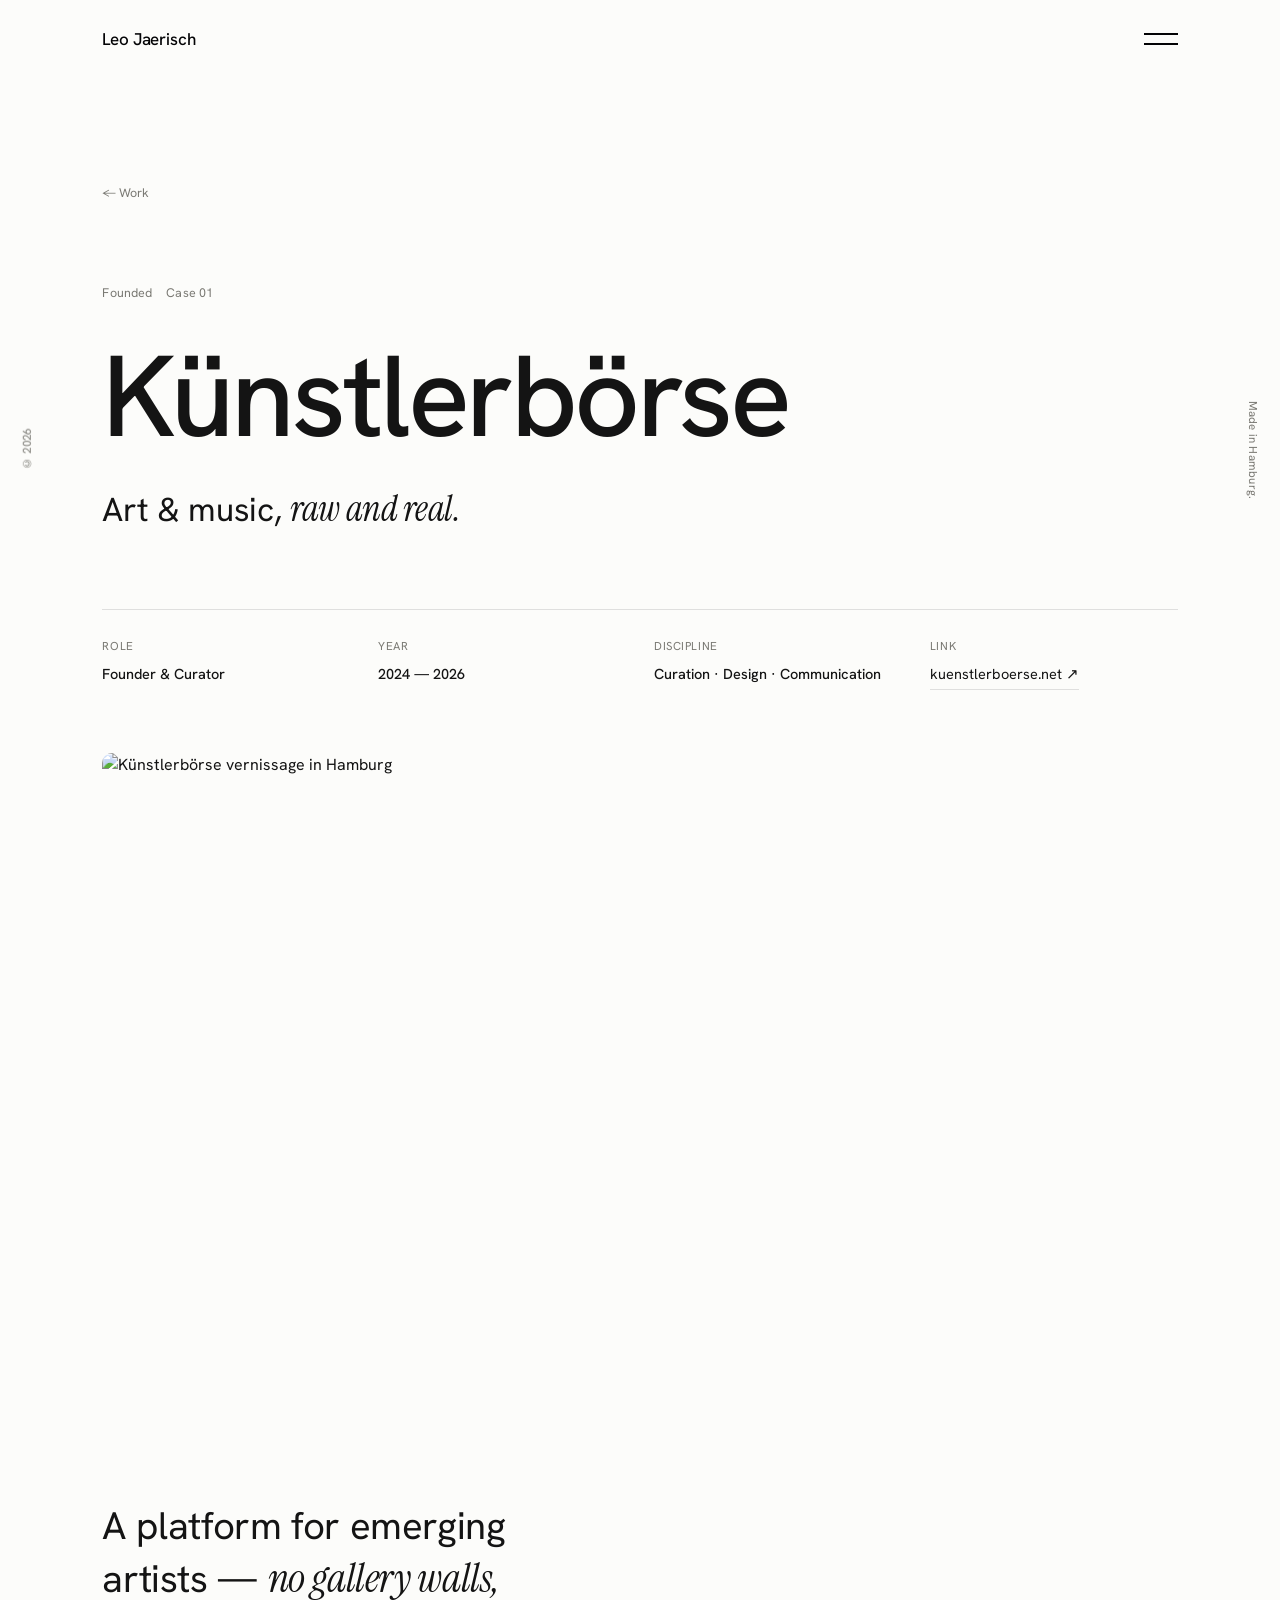
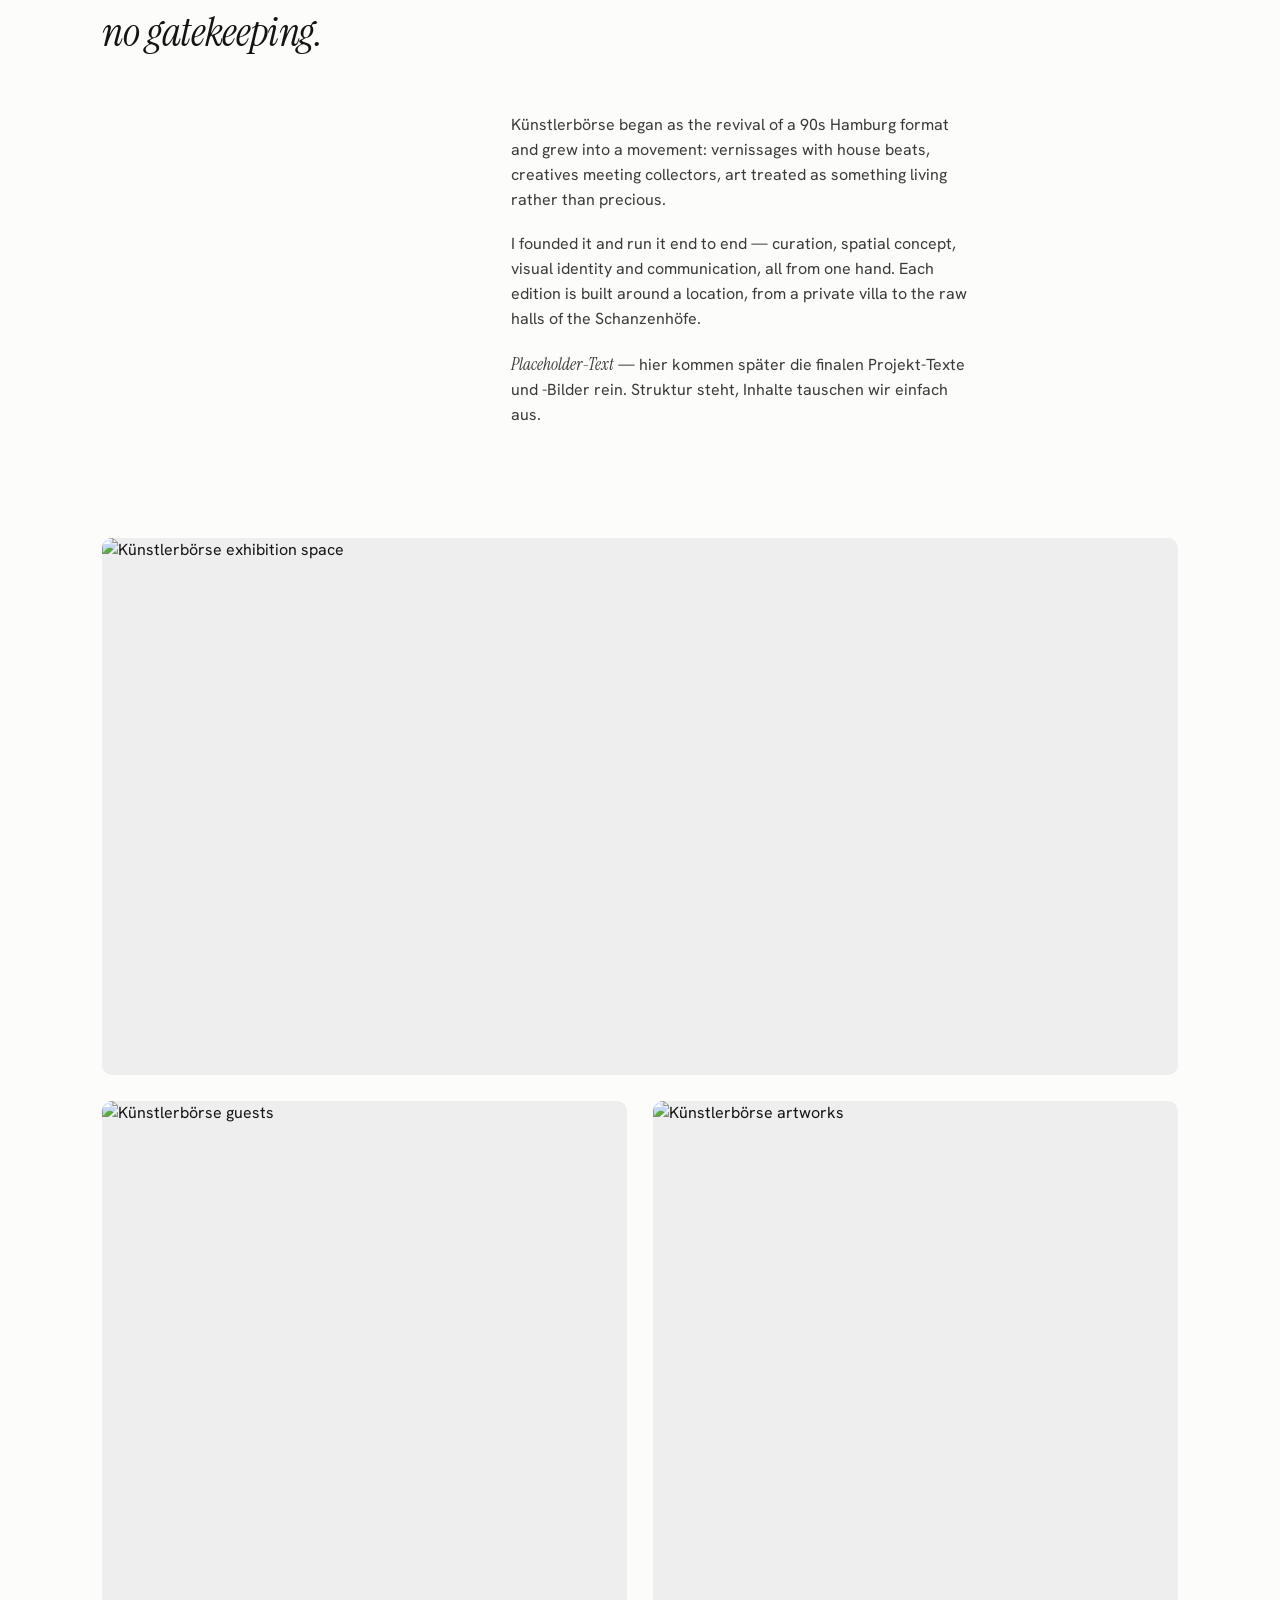
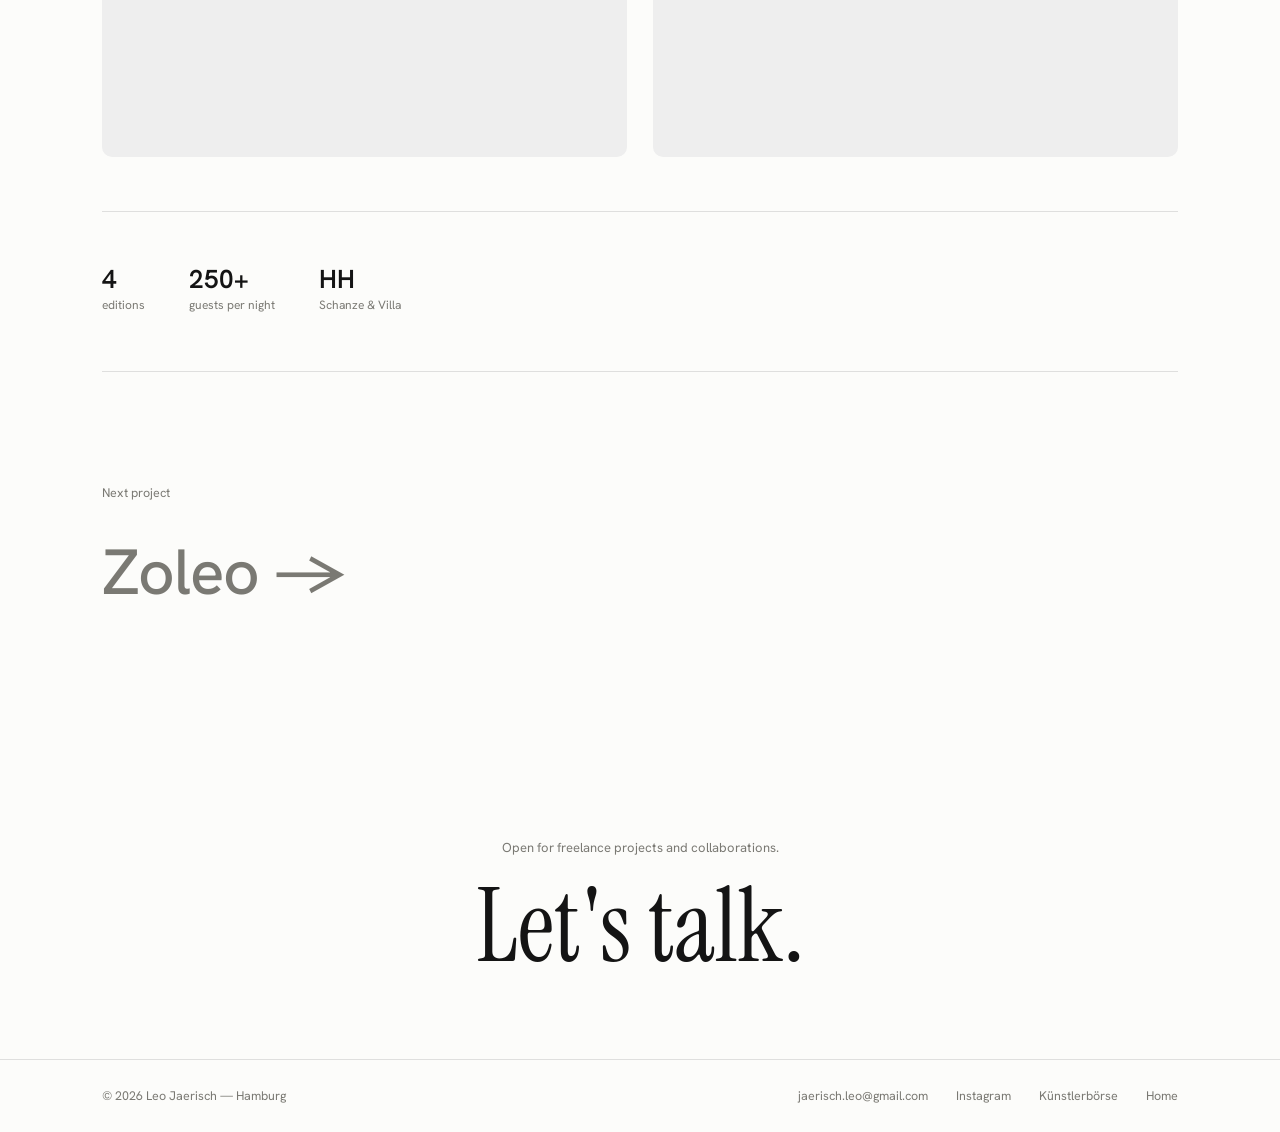
==== work/kuenstlerboerse.html @ 580aaa2e "Add project detail subpage scaffold + clickable tiles - New shared css/style.css (tokens, header/men" ====
<!DOCTYPE html>
<html lang="en">
<head>
<meta charset="UTF-8">
<meta name="viewport" content="width=device-width, initial-scale=1.0">
<title>Künstlerbörse — Leo Jaerisch</title>
<meta name="description" content="Künstlerbörse — a platform for emerging artists in Hamburg. Founded and curated by Leo Jaerisch. Art & music, raw and real.">
<meta property="og:title" content="Künstlerbörse — Leo Jaerisch">
<meta property="og:description" content="A platform for emerging artists in Hamburg. Art & music, raw and real.">
<meta property="og:type" content="article">
<link rel="preconnect" href="https://fonts.googleapis.com">
<link rel="preconnect" href="https://fonts.gstatic.com" crossorigin>
<link href="https://fonts.googleapis.com/css2?family=Instrument+Serif:ital@0;1&family=Hanken+Grotesk:ital,wght@0,300;0,400;0,500;0,600;1,400&display=swap" rel="stylesheet">
<link rel="stylesheet" href="../css/style.css">
</head>
<body>

<header>
  <a class="logo" href="../index.html">Leo Jaerisch</a>
  <button class="burger" id="burger" aria-label="Menu"><span></span><span></span></button>
</header>

<nav class="menu" id="menu">
  <a href="../index.html#work">Work <i>10 projects</i></a>
  <a href="../index.html#founded">Founded <i>Künstlerbörse · Zoleo</i></a>
  <a href="../index.html#about">About <i>process & AI</i></a>
  <a href="../index.html#inquiry">Contact <i>say hi</i></a>
  <div class="m-foot small">
    <span>Hamburg, Germany</span>
    <a href="https://www.instagram.com/leo_jaerisch/" target="_blank" rel="noopener">Instagram</a>
  </div>
</nav>

<div class="side l">&copy; 2026</div>
<div class="side r">Made in Hamburg.</div>

<main>
  <!-- ============ HERO ============ -->
  <section class="proj-hero wrap">
    <a class="back" href="../index.html#work">← Work</a>
    <div class="proj-label small"><span>Founded</span><span>Case 01</span></div>
    <h1 class="proj-title">Künstlerbörse</h1>
    <p class="proj-sub">Art &amp; music, <em>raw and real.</em></p>

    <div class="proj-meta">
      <div><span>Role</span><b>Founder &amp; Curator</b></div>
      <div><span>Year</span><b>2024 — 2026</b></div>
      <div><span>Discipline</span><b>Curation · Design · Communication</b></div>
      <div><span>Link</span><a class="lnk" href="https://www.kuenstlerboerse.net/" target="_blank" rel="noopener">kuenstlerboerse.net ↗</a></div>
    </div>
  </section>

  <!-- ============ LEAD IMAGE ============ -->
  <!-- TODO: durch finales Projektbild ersetzen (assets/kb/lead.jpg) -->
  <figure class="proj-lead">
    <img src="https://images.squarespace-cdn.com/content/v1/68e00962ef80ff1b7a1b0833/ddf187bb-f50f-40bc-9d42-98a4792e8257/WhatsApp+Image+2025-08-28+at+23.55.05.jpeg" alt="Künstlerbörse vernissage in Hamburg">
  </figure>

  <!-- ============ TEXT ============ -->
  <section class="proj-body wrap">
    <p class="lead">A platform for emerging artists — <em>no gallery walls, no gatekeeping.</em></p>
    <div class="cols">
      <p>Künstlerbörse began as the revival of a 90s Hamburg format and grew into a movement: vernissages with house beats, creatives meeting collectors, art treated as something living rather than precious.</p>
      <p>I founded it and run it end to end — curation, spatial concept, visual identity and communication, all from one hand. Each edition is built around a location, from a private villa to the raw halls of the Schanzenhöfe.</p>
      <p><em>Placeholder-Text</em> — hier kommen später die finalen Projekt-Texte und -Bilder rein. Struktur steht, Inhalte tauschen wir einfach aus.</p>
    </div>
  </section>

  <!-- ============ GALLERY ============ -->
  <!-- TODO: Projektbilder einsetzen (assets/kb/*.jpg). Klassen: .span2 (breit), .tall (hoch), .wide (4:3) -->
  <section class="proj-gallery wrap">
    <figure class="span2"><img src="https://images.squarespace-cdn.com/content/v1/68e00962ef80ff1b7a1b0833/961041cb-85ac-44e1-ae0f-94ee07893a2b/Bildschirmfoto+2025-11-16+um+12.02.20.png" alt="Künstlerbörse exhibition space" loading="lazy"></figure>
    <figure class="tall"><img src="https://images.squarespace-cdn.com/content/v1/68e00962ef80ff1b7a1b0833/ee3b25a9-5fc7-4a6e-8951-6accca708a54/WhatsApp+Image+2025-08-28+at+23.55.02+%281%29.jpeg" alt="Künstlerbörse guests" loading="lazy"></figure>
    <figure class="tall"><img src="https://images.squarespace-cdn.com/content/v1/68e00962ef80ff1b7a1b0833/ddf187bb-f50f-40bc-9d42-98a4792e8257/WhatsApp+Image+2025-08-28+at+23.55.05.jpeg" alt="Künstlerbörse artworks" loading="lazy"></figure>
  </section>

  <!-- ============ FACTS ============ -->
  <div class="proj-facts">
    <div><b>4</b><span>editions</span></div>
    <div><b>250+</b><span>guests per night</span></div>
    <div><b>HH</b><span>Schanze &amp; Villa</span></div>
  </div>

  <!-- ============ NEXT ============ -->
  <a class="proj-next" href="zoleo.html">
    <span>Next project</span>
    <span class="t">Zoleo →</span>
  </a>
</main>

<!-- ============ FOOTER ============ -->
<footer>
  <p class="invite">Open for freelance projects and collaborations.</p>
  <a class="huge" href="mailto:jaerisch.leo@gmail.com">Let's talk.</a>
  <div class="f-row">
    <span>&copy; <span id="year"></span> Leo Jaerisch — Hamburg</span>
    <div class="grp">
      <a href="mailto:jaerisch.leo@gmail.com">jaerisch.leo@gmail.com</a>
      <a href="https://www.instagram.com/leo_jaerisch/" target="_blank" rel="noopener">Instagram</a>
      <a href="https://www.kuenstlerboerse.net/" target="_blank" rel="noopener">Künstlerbörse</a>
      <a href="../index.html">Home</a>
    </div>
  </div>
</footer>

<script>
  const burger = document.getElementById('burger');
  burger.addEventListener('click',()=>document.body.classList.toggle('menu-open'));
  document.querySelectorAll('.menu a').forEach(a=>a.addEventListener('click',()=>document.body.classList.remove('menu-open')));
  document.getElementById('year').textContent = new Date().getFullYear();
</script>
</body>
</html>
---- css/style.css ----
/* ============================================================
   LEO JAERISCH — geteiltes Stylesheet für Projekt-Unterseiten
   (work/*.html). Design-Tokens & Basis identisch zur Startseite;
   die index.html nutzt aktuell noch ihr eigenes inline-CSS und
   sollte mittelfristig ebenfalls hierher migriert werden.
   ============================================================ */
:root{
  --bg:#FCFCFA;
  --ink:#141414;
  --mut:#7A7973;
  --hair:rgba(20,20,20,.12);
  --serif:'Instrument Serif',serif;
  --sans:'Hanken Grotesk',sans-serif;
  --r:10px;
  --mx:clamp(28px,8vw,120px);
  --ease:cubic-bezier(.19,1,.22,1);
}
*{margin:0;padding:0;box-sizing:border-box}
html{scroll-behavior:smooth}
body{
  background:var(--bg);color:var(--ink);
  font-family:var(--sans);font-size:16px;line-height:1.55;
  overflow-x:hidden;-webkit-font-smoothing:antialiased;
}
::selection{background:var(--ink);color:var(--bg)}
img,video{display:block;max-width:100%}
a{color:inherit;text-decoration:none}
em{font-family:var(--serif);font-style:italic;font-size:1.08em}
.serif{font-family:var(--serif);font-weight:400;font-style:normal}
.small{font-size:12.5px;letter-spacing:.01em;color:var(--mut)}
.wrap{padding-left:var(--mx);padding-right:var(--mx)}

/* ---------- header ---------- */
header{
  position:fixed;inset:0 0 auto 0;z-index:100;
  display:flex;justify-content:space-between;align-items:center;
  padding:26px var(--mx);mix-blend-mode:difference;
}
header .logo,header .burger span{color:#fff}
header .logo{font-weight:500;font-size:17px;letter-spacing:-.01em;color:#fff}
.burger{width:34px;height:20px;position:relative;background:none;border:0;cursor:pointer}
.burger span{
  position:absolute;left:0;right:0;height:1.5px;background:#fff;
  transition:transform .45s var(--ease),top .45s var(--ease),opacity .3s;
}
.burger span:nth-child(1){top:4px}
.burger span:nth-child(2){top:14px}
body.menu-open .burger span:nth-child(1){top:9px;transform:rotate(45deg)}
body.menu-open .burger span:nth-child(2){top:9px;transform:rotate(-45deg)}

/* ---------- menu overlay ---------- */
.menu{
  position:fixed;inset:0;z-index:90;background:var(--bg);
  display:flex;flex-direction:column;justify-content:center;padding:0 var(--mx);
  clip-path:inset(0 0 100% 0);transition:clip-path .7s var(--ease);
}
body.menu-open .menu{clip-path:inset(0 0 0 0)}
.menu a{
  font-weight:500;letter-spacing:-.02em;font-size:clamp(30px,5vw,54px);line-height:1.2;
  width:fit-content;display:flex;align-items:baseline;gap:18px;
  opacity:0;transform:translateY(20px);
  transition:opacity .5s var(--ease),transform .5s var(--ease),color .3s;
}
body.menu-open .menu a{opacity:1;transform:none}
body.menu-open .menu a:nth-child(2){transition-delay:.08s}
body.menu-open .menu a:nth-child(3){transition-delay:.14s}
body.menu-open .menu a:nth-child(4){transition-delay:.2s}
body.menu-open .menu a:nth-child(5){transition-delay:.26s}
.menu a:hover{color:var(--mut)}
.menu a i{font-family:var(--sans);font-style:normal;font-size:12px;color:var(--mut)}
.menu .m-foot{position:absolute;bottom:32px;left:var(--mx);right:var(--mx);display:flex;justify-content:space-between}

/* ---------- side notes ---------- */
.side{position:fixed;top:50%;font-size:11.5px;color:var(--mut);letter-spacing:.02em;z-index:50;white-space:nowrap}
.side.l{left:18px;transform:translateY(-50%) rotate(180deg);writing-mode:vertical-rl}
.side.r{right:18px;transform:translateY(-50%);writing-mode:vertical-rl}

/* ---------- shared link ---------- */
.lnk{display:inline-block;font-size:14px;border-bottom:1px solid var(--ink);padding-bottom:3px;transition:opacity .3s}
.lnk:hover{opacity:.5}

/* ============================================================
   PROJEKT-DETAILSEITE
   ============================================================ */
.proj-hero{padding-top:20vh;padding-bottom:5vh}
.back{display:inline-block;font-size:12.5px;color:var(--mut);margin-bottom:9vh;transition:color .3s}
.back:hover{color:var(--ink)}
.proj-label{display:flex;gap:14px;margin-bottom:4vh}
.proj-title{font-weight:500;letter-spacing:-.03em;line-height:1;font-size:clamp(48px,9vw,132px)}
.proj-sub{margin-top:3vh;font-size:clamp(20px,2.6vw,34px);font-weight:400;letter-spacing:-.01em;max-width:24ch}

.proj-meta{
  display:grid;grid-template-columns:repeat(4,1fr);gap:28px;
  margin-top:8vh;padding-top:3vh;border-top:1px solid var(--hair);
}
.proj-meta span{display:block;font-size:11.5px;letter-spacing:.05em;text-transform:uppercase;color:var(--mut);margin-bottom:8px}
.proj-meta b{font-weight:500;font-size:14.5px;line-height:1.4}
.proj-meta a.lnk{font-size:14.5px;border-color:var(--hair)}

/* lead image full-bleed innerhalb der Ränder */
.proj-lead{margin:2vh var(--mx) 0;border-radius:var(--r);overflow:hidden;aspect-ratio:16/9}
.proj-lead img{width:100%;height:100%;object-fit:cover}

/* Beschreibungs-Block: rechts versetzt wie auf der Startseite */
.proj-body{padding-top:16vh;padding-bottom:6vh}
.proj-body .lead{font-size:clamp(22px,3vw,40px);font-weight:400;letter-spacing:-.01em;line-height:1.3;max-width:20ch;margin-bottom:6vh}
.proj-body .cols{margin-left:auto;width:min(720px,62%);color:#3a3a36}
.proj-body .cols p{margin-bottom:2.2vh;max-width:52ch}

/* Galerie */
.proj-gallery{display:grid;grid-template-columns:repeat(2,1fr);gap:clamp(14px,2vw,28px);padding-top:4vh;padding-bottom:6vh}
.proj-gallery figure{border-radius:var(--r);overflow:hidden;background:#eee}
.proj-gallery img{width:100%;height:100%;object-fit:cover;transition:transform 1.2s var(--ease)}
.proj-gallery figure:hover img{transform:scale(1.03)}
.proj-gallery .span2{grid-column:1 / -1;aspect-ratio:16/8}
.proj-gallery .tall{aspect-ratio:4/5}
.proj-gallery .wide{aspect-ratio:4/3}

/* Fakten */
.proj-facts{display:flex;flex-wrap:wrap;gap:44px;padding:6vh 0;border-top:1px solid var(--hair);margin:0 var(--mx)}
.proj-facts b{font-weight:600;font-size:26px;display:block;line-height:1;letter-spacing:-.01em}
.proj-facts span{font-size:12px;color:var(--mut)}

/* nächstes Projekt */
.proj-next{display:block;padding:12vh 0 16vh;border-top:1px solid var(--hair);margin:0 var(--mx)}
.proj-next span{font-size:12.5px;color:var(--mut)}
.proj-next .t{display:block;margin-top:2vh;font-weight:500;letter-spacing:-.02em;font-size:clamp(30px,5vw,64px);transition:transform .5s var(--ease)}
.proj-next:hover .t{transform:translateX(14px)}

/* ---------- footer (wie Startseite) ---------- */
footer{padding:8vh 0 0;text-align:center}
footer .invite{font-size:13px;color:var(--mut)}
footer .huge{display:inline-block;font-family:var(--serif);font-weight:400;font-size:clamp(44px,8vw,110px);line-height:1;margin:2vh 0 9vh;transition:font-style .1s,letter-spacing .8s var(--ease)}
footer .huge:hover{font-style:italic;letter-spacing:.01em}
.f-row{display:flex;justify-content:space-between;align-items:center;gap:20px;flex-wrap:wrap;padding:26px var(--mx);border-top:1px solid var(--hair);font-size:12.5px;color:var(--mut);text-align:left}
.f-row .grp{display:flex;gap:28px}
.f-row a{transition:color .3s}
.f-row a:hover{color:var(--ink)}

/* ---------- responsive ---------- */
@media(max-width:860px){
  .side{display:none}
  .proj-meta{grid-template-columns:1fr 1fr}
  .proj-body .cols{width:100%}
  .proj-gallery{grid-template-columns:1fr}
  .proj-gallery .span2{aspect-ratio:16/10}
}
@media(prefers-reduced-motion:reduce){
  *{animation-duration:.01ms!important;transition-duration:.01ms!important}
}
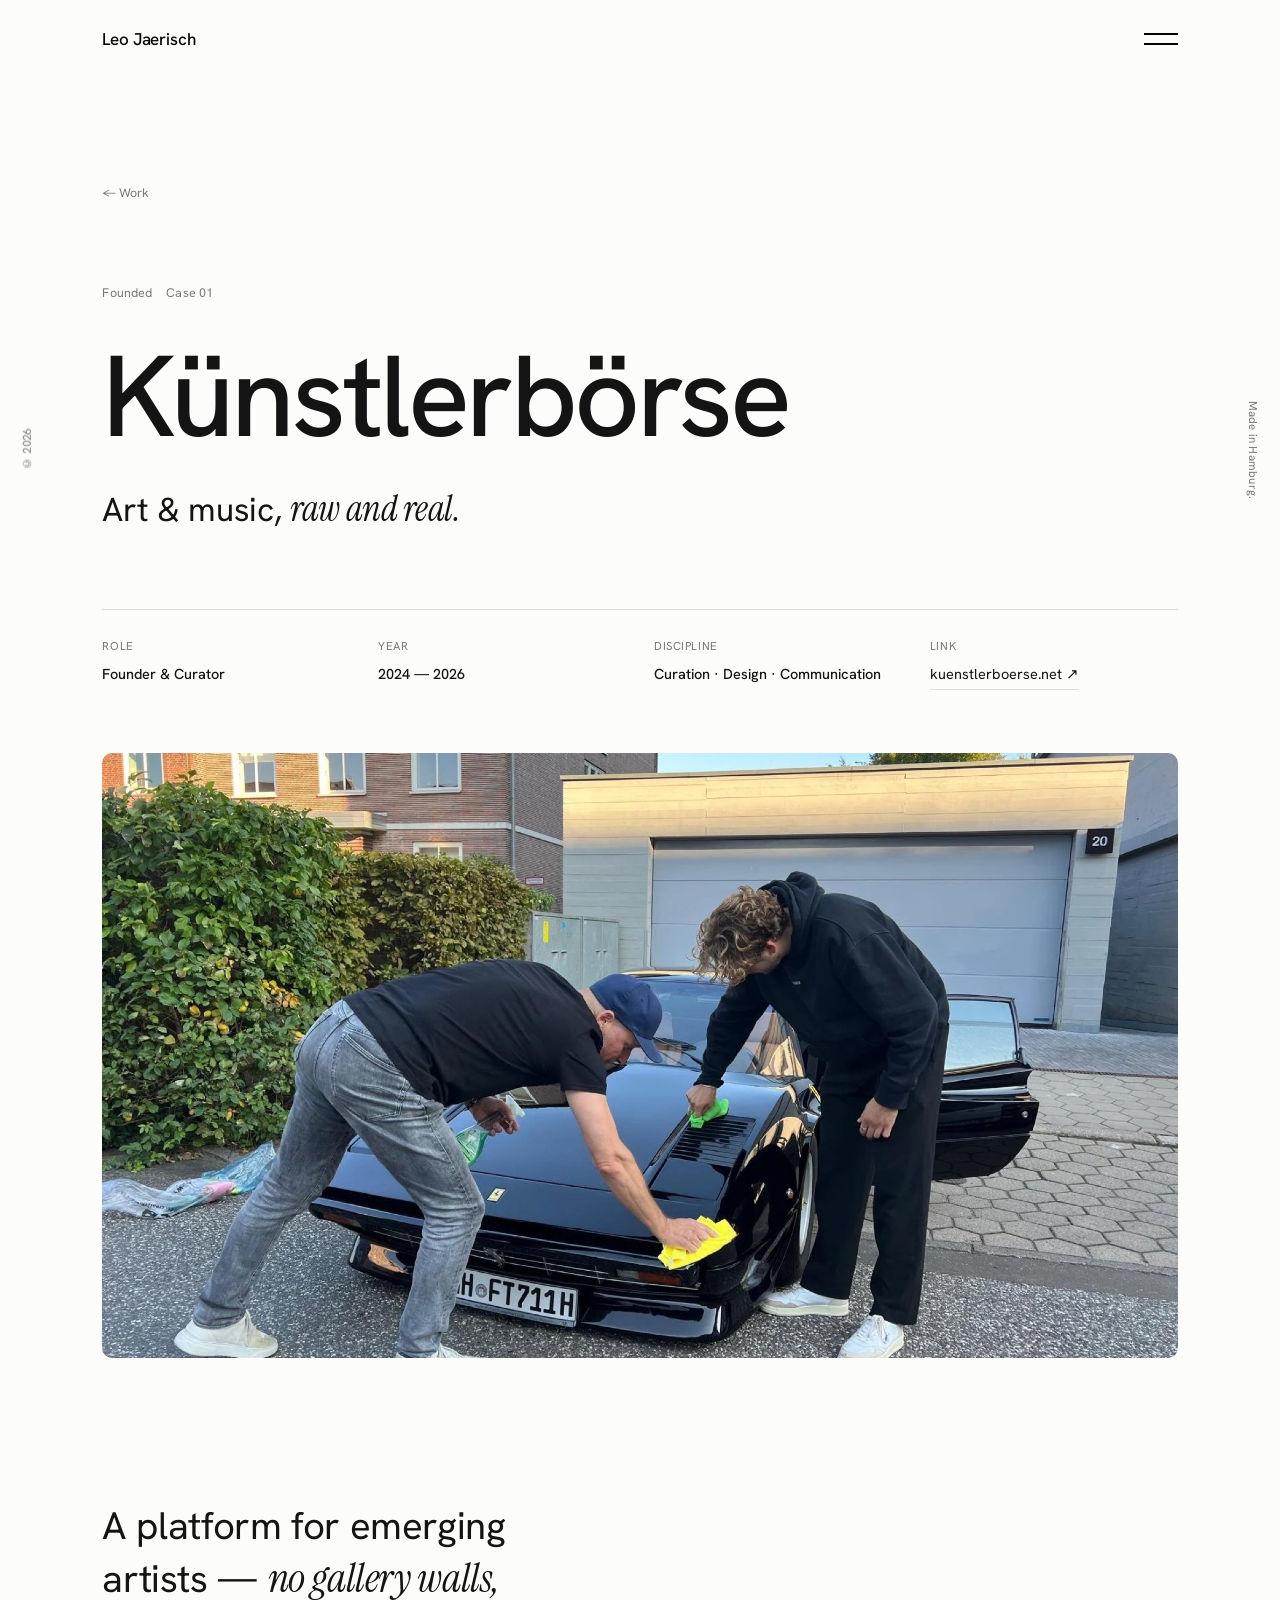
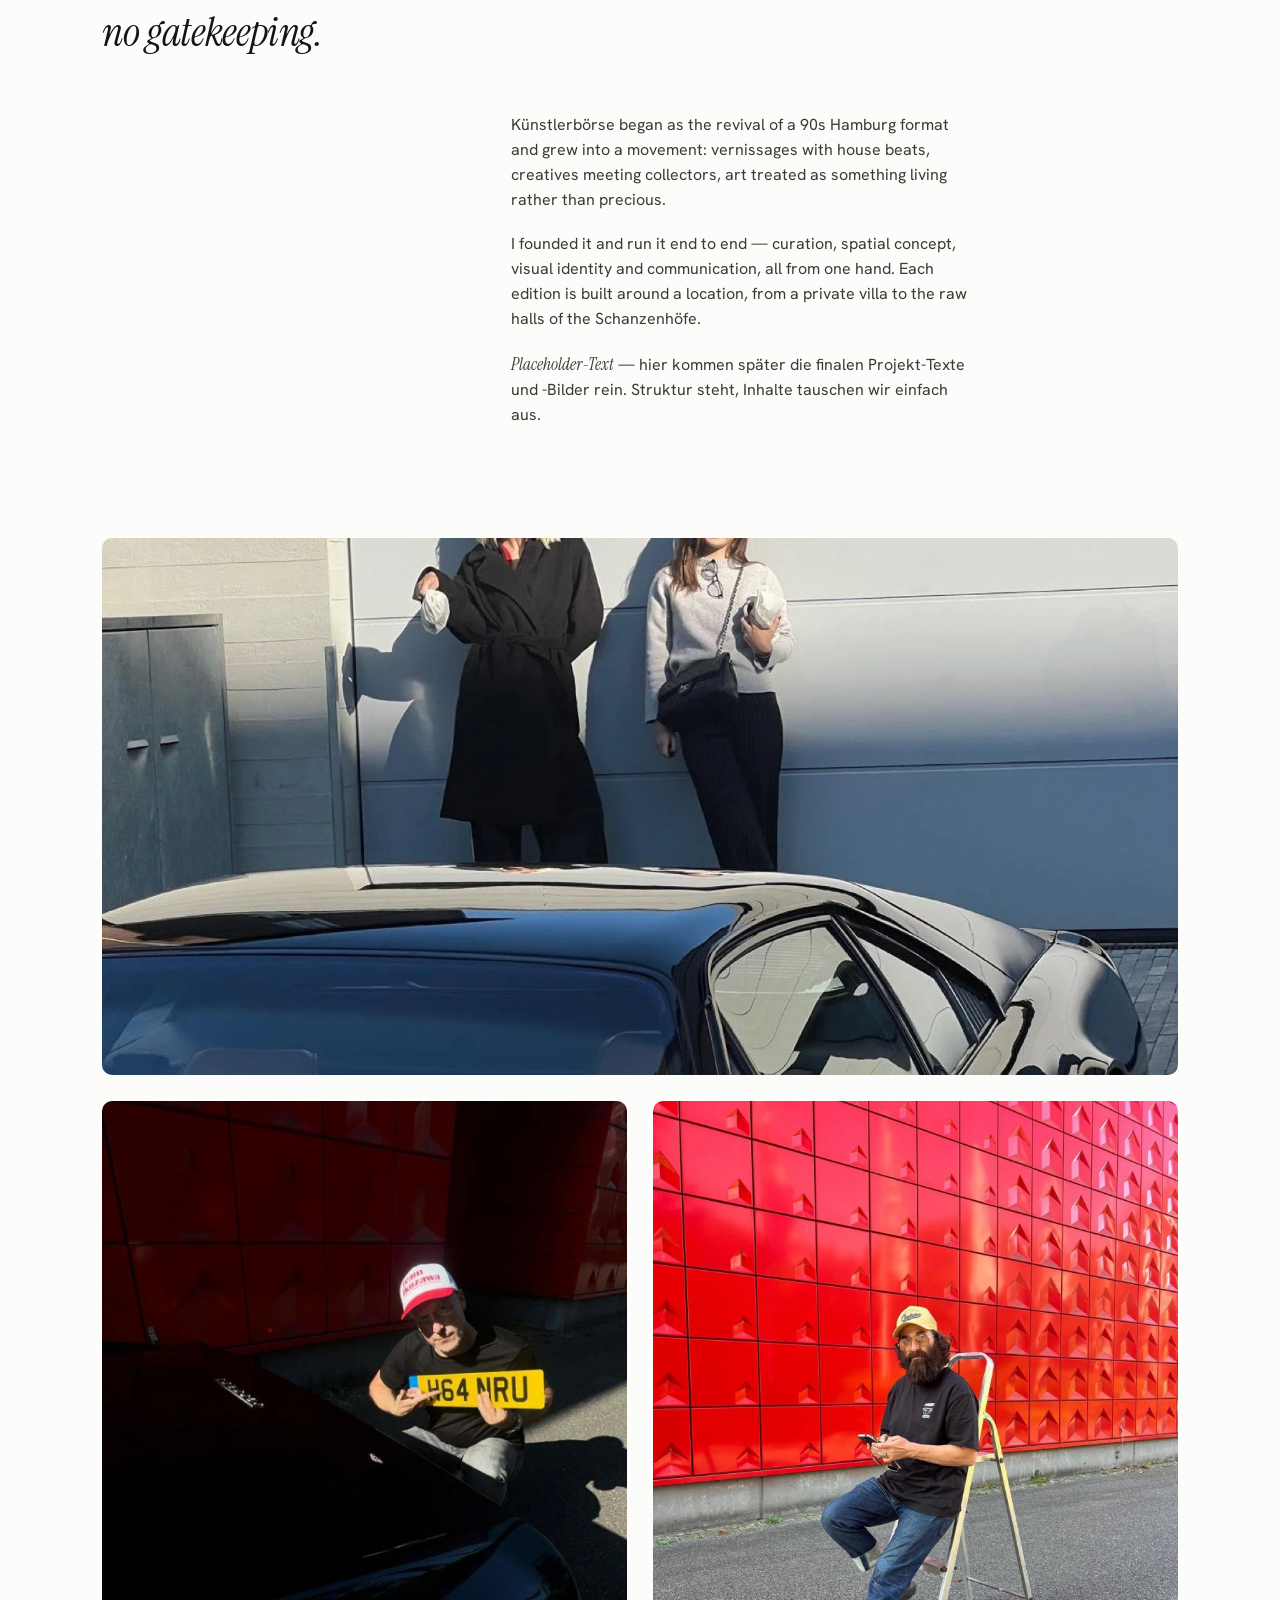
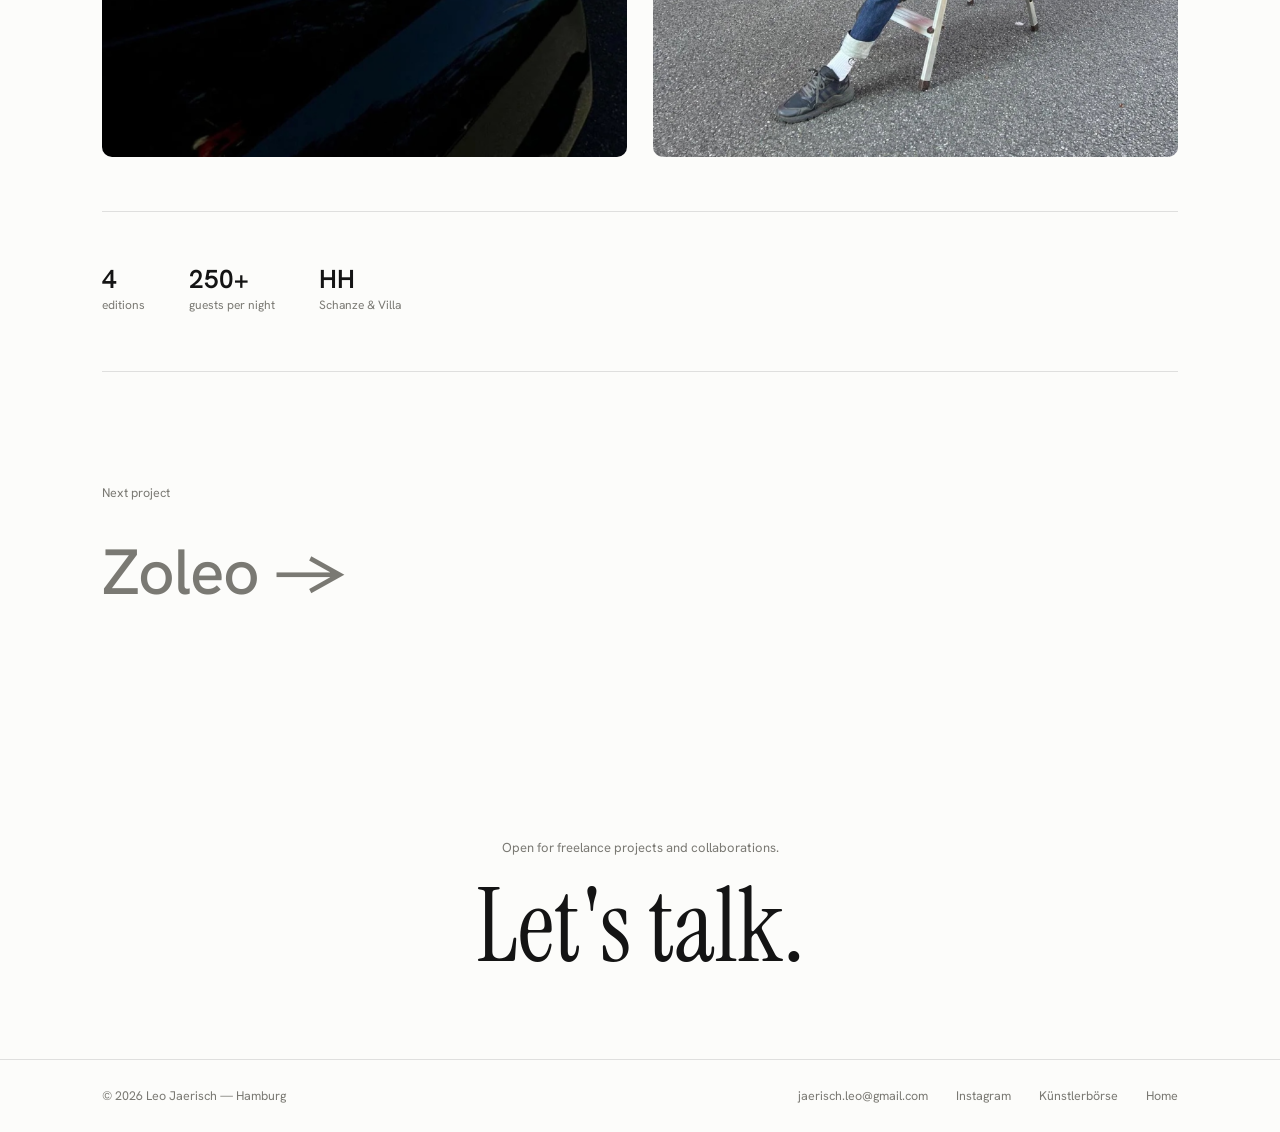
==== commit 39a4ea6a: "Sort, optimize & wire in Leo's real project images - 142 exported images optimized (max 2000px, JPEG" ====
--- a/work/kuenstlerboerse.html
+++ b/work/kuenstlerboerse.html
@@ -51,9 +51,8 @@
   </section>
 
   <!-- ============ LEAD IMAGE ============ -->
-  <!-- TODO: durch finales Projektbild ersetzen (assets/kb/lead.jpg) -->
   <figure class="proj-lead">
-    <img src="https://images.squarespace-cdn.com/content/v1/68e00962ef80ff1b7a1b0833/ddf187bb-f50f-40bc-9d42-98a4792e8257/WhatsApp+Image+2025-08-28+at+23.55.05.jpeg" alt="Künstlerbörse vernissage in Hamburg">
+    <img src="../assets/kuenstlerboerse/kuenstlerboerse-03.jpg" alt="Künstlerbörse vernissage in Hamburg">
   </figure>
 
   <!-- ============ TEXT ============ -->
@@ -67,11 +66,11 @@
   </section>
 
   <!-- ============ GALLERY ============ -->
-  <!-- TODO: Projektbilder einsetzen (assets/kb/*.jpg). Klassen: .span2 (breit), .tall (hoch), .wide (4:3) -->
+  <!-- Galerie-Klassen: .span2 (breit), .tall (4:5), .wide (4:3) -->
   <section class="proj-gallery wrap">
-    <figure class="span2"><img src="https://images.squarespace-cdn.com/content/v1/68e00962ef80ff1b7a1b0833/961041cb-85ac-44e1-ae0f-94ee07893a2b/Bildschirmfoto+2025-11-16+um+12.02.20.png" alt="Künstlerbörse exhibition space" loading="lazy"></figure>
-    <figure class="tall"><img src="https://images.squarespace-cdn.com/content/v1/68e00962ef80ff1b7a1b0833/ee3b25a9-5fc7-4a6e-8951-6accca708a54/WhatsApp+Image+2025-08-28+at+23.55.02+%281%29.jpeg" alt="Künstlerbörse guests" loading="lazy"></figure>
-    <figure class="tall"><img src="https://images.squarespace-cdn.com/content/v1/68e00962ef80ff1b7a1b0833/ddf187bb-f50f-40bc-9d42-98a4792e8257/WhatsApp+Image+2025-08-28+at+23.55.05.jpeg" alt="Künstlerbörse artworks" loading="lazy"></figure>
+    <figure class="span2"><img src="../assets/kuenstlerboerse/kuenstlerboerse-04.jpg" alt="Künstlerbörse exhibition space" loading="lazy"></figure>
+    <figure class="tall"><img src="../assets/kuenstlerboerse/kuenstlerboerse-05.jpg" alt="Künstlerbörse guests" loading="lazy"></figure>
+    <figure class="tall"><img src="../assets/kuenstlerboerse/kuenstlerboerse-06.jpg" alt="Künstlerbörse artworks" loading="lazy"></figure>
   </section>
 
   <!-- ============ FACTS ============ -->
